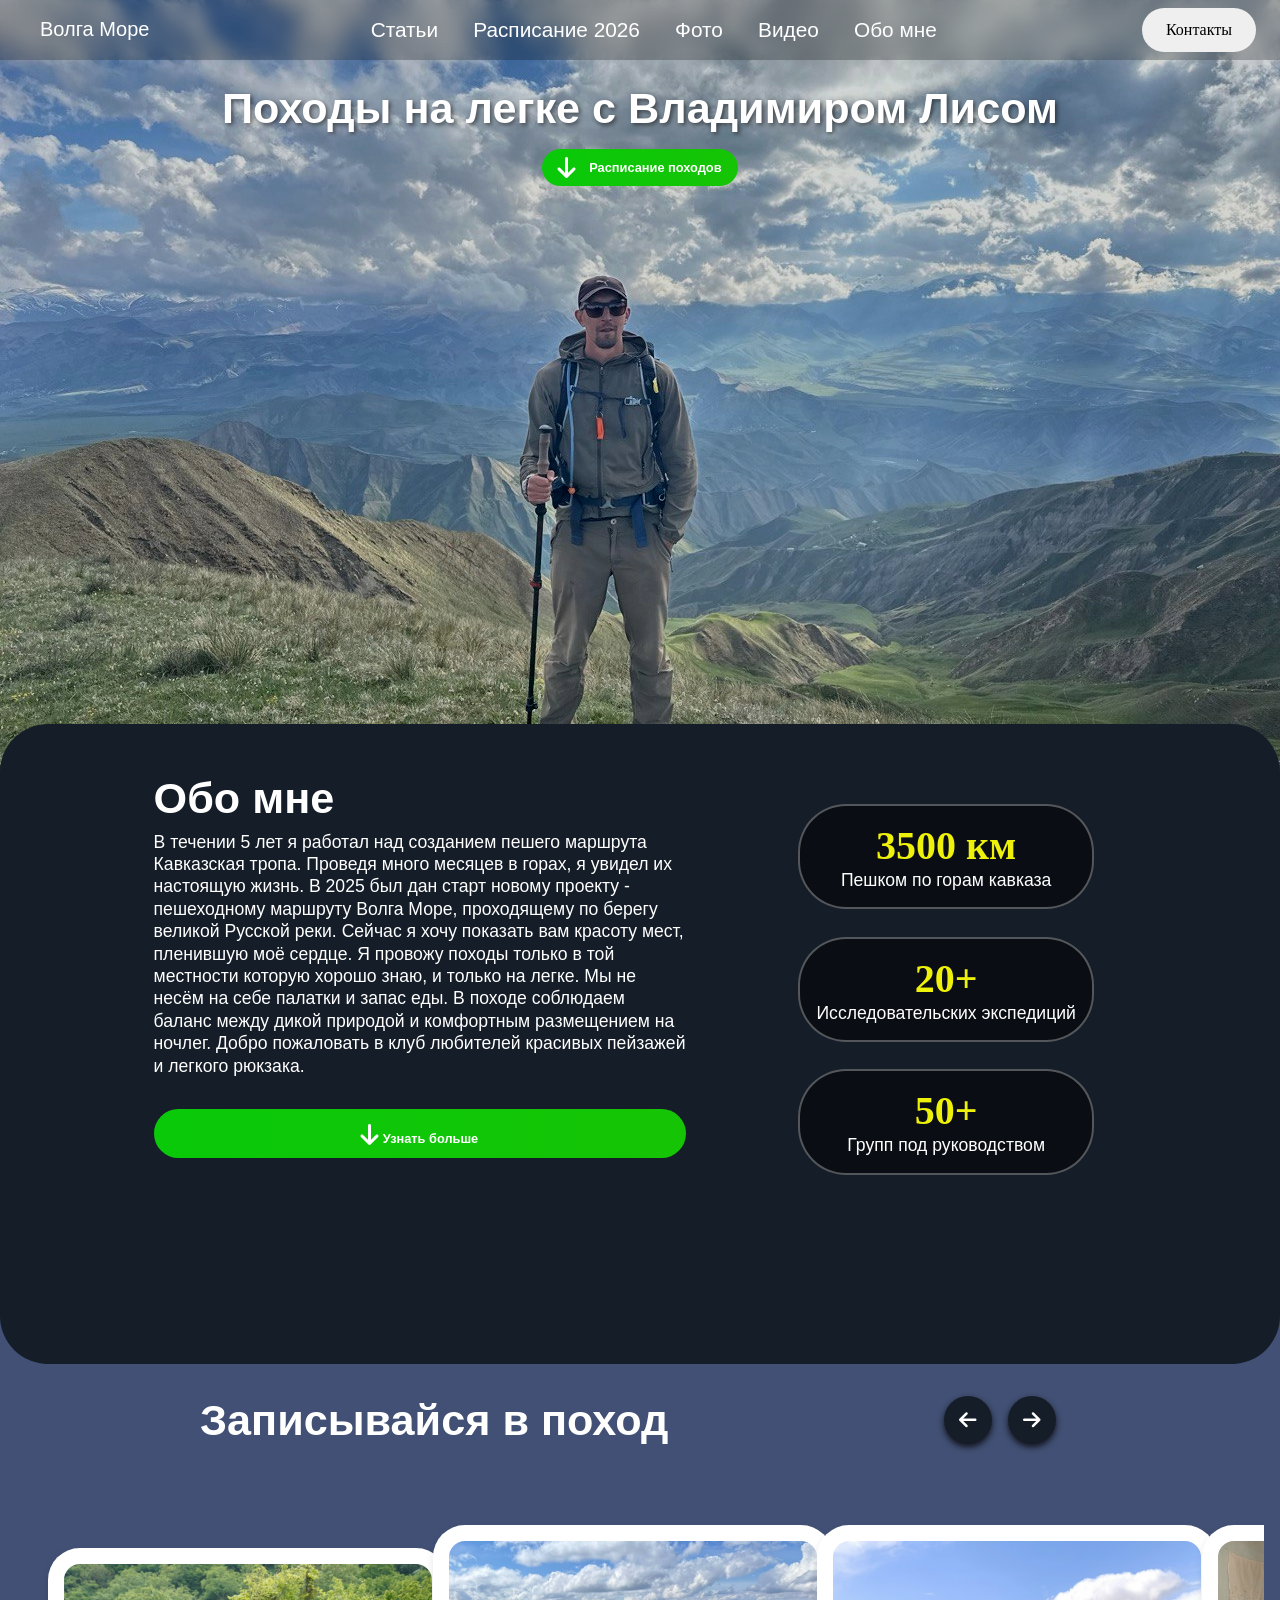
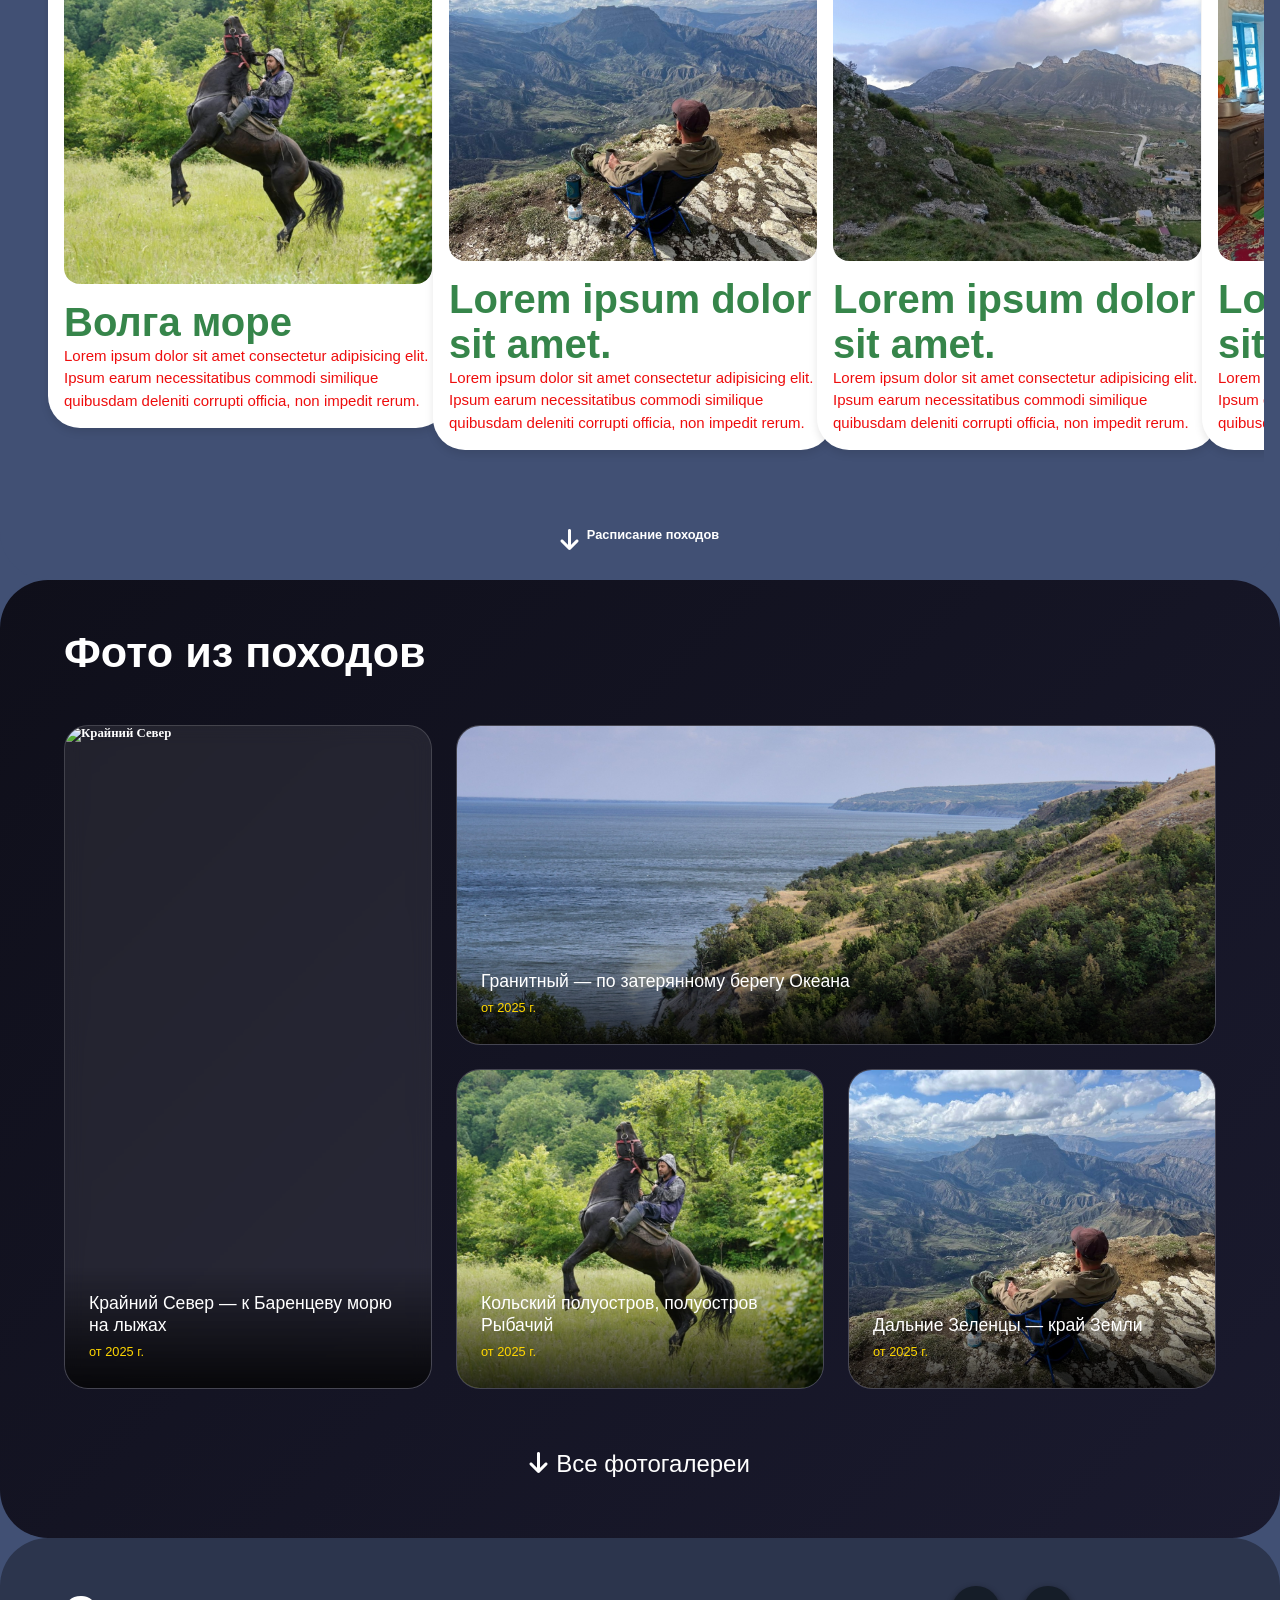
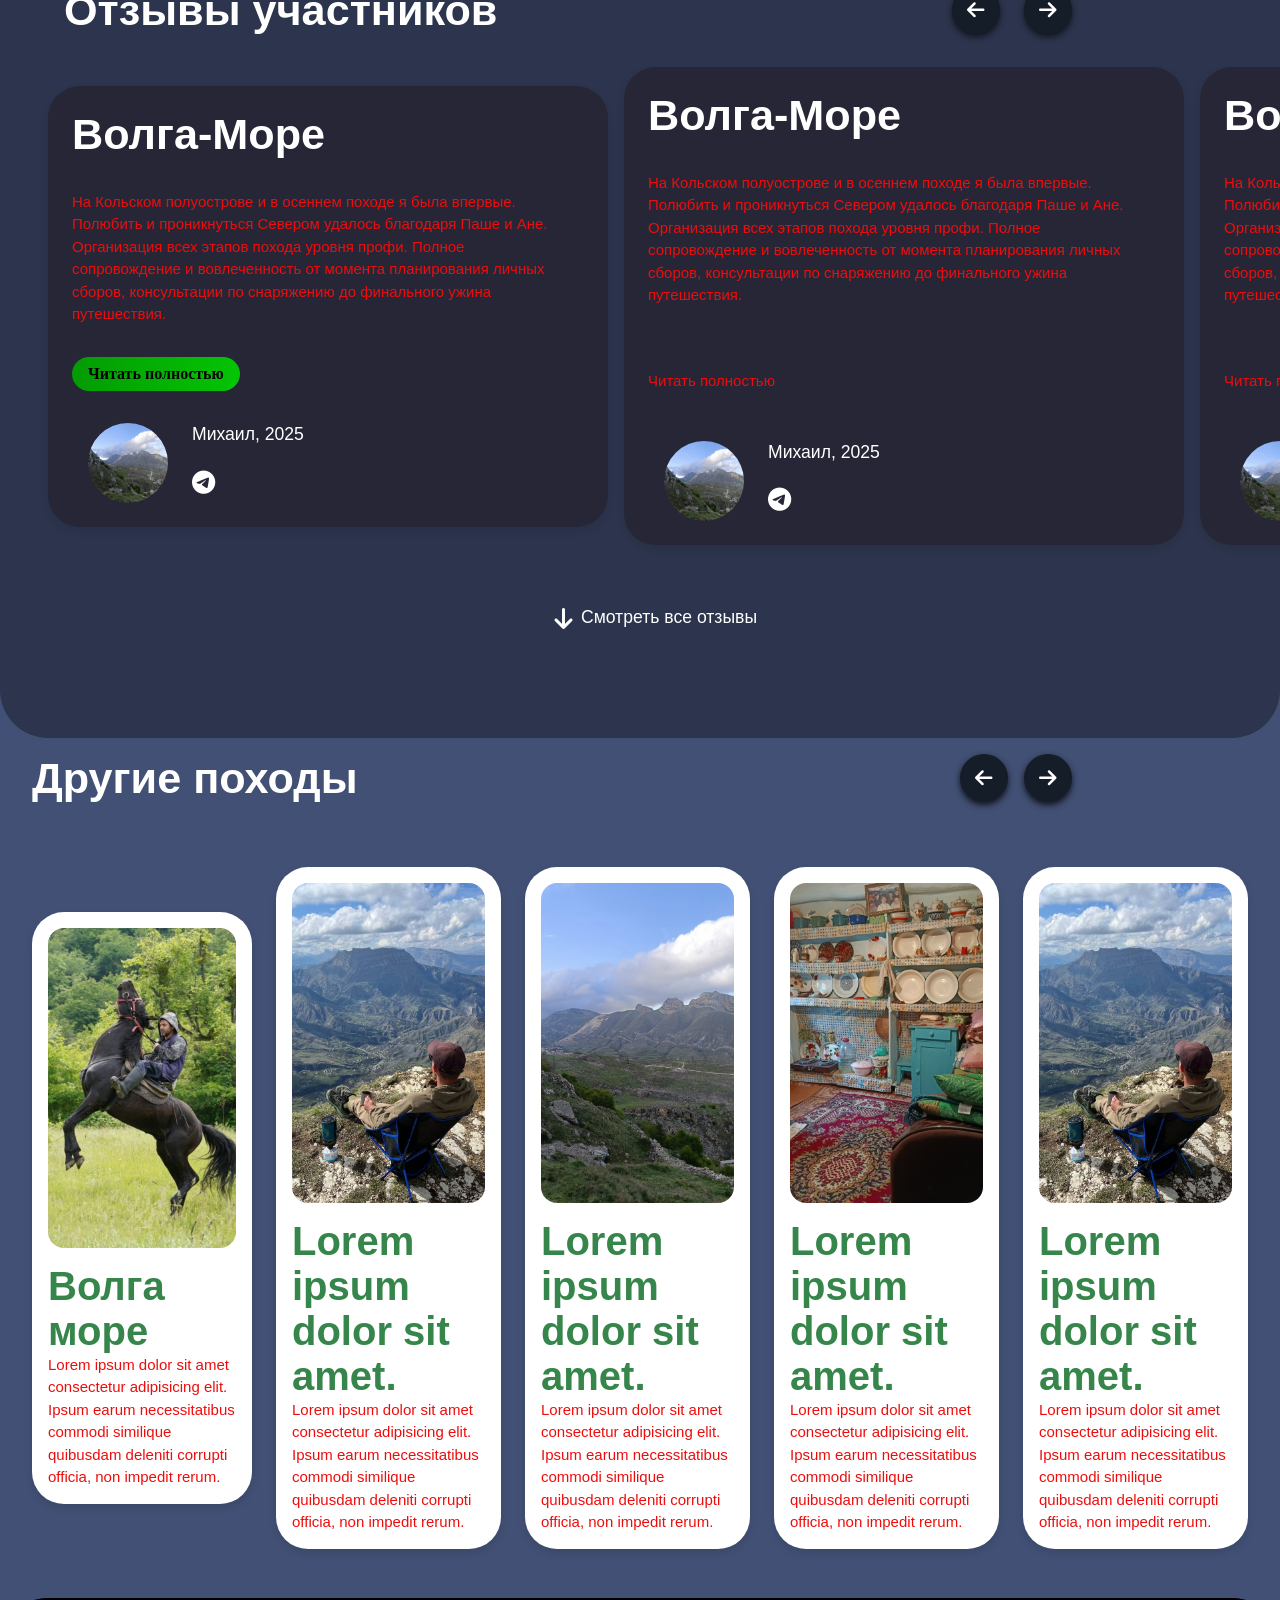
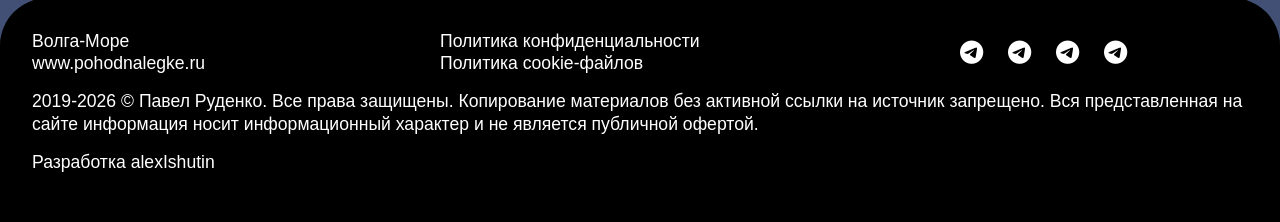
==== docs/index.html @ afb84682 "Begin Begin" ====
<!DOCTYPE html>
<html lang="en">
<head>
    <meta charset="UTF-8">
    <meta name="viewport" content="width=device-width, initial-scale=1.0">
    <title>VolgaMore</title>
    <link rel="stylesheet" href="styles/stile.css">
    
    <link rel="stylesheet" href="https://cdnjs.cloudflare.com/ajax/libs/font-awesome/6.0.0/css/all.min.css">
   
</head>

<div id="header-placeholder"></div>

<body>


<main>

    <section id="topDescription" class="topDescription">

        <div class="topDescription-container">

            <img src="fotoForOne/first.jpg" alt="">

            <div class="info-box">

                <div class="text">
                    <h1>Походы на легке с Владимиром Лисом</h1>
                </div>

                <div class="btn-group">

                     <div class="btn">
                        <i class="fa-solid fa-arrow-down"></i>
                        <a href="./schedule.html">Расписание походов</a>

                    </div>

                </div>

            </div>

        </div>
    </section>

    <section id="shortAbout" class="shortAbout">

        <div class="shortAbout-container">

            <div class="info-box">

                <div class="text1">
                    <h1>Обо мне</h1>
                    <h3>В течении  5 лет я  работал  над созданием пешего маршрута Кавказская тропа.
                    Проведя много месяцев в горах, я увидел их настоящую жизнь.
                    В 2025 был дан старт новому проекту - пешеходному маршруту  Волга  Море, проходящему по берегу великой  Русской реки. 
                    Сейчас я хочу  показать вам красоту мест,  пленившую  моё сердце.
                    Я провожу походы только в той местности которую хорошо знаю, и только на легке. Мы не несём на себе палатки и запас еды. В походе  соблюдаем баланс между дикой природой и комфортным размещением на ночлег.
                    Добро пожаловать в клуб любителей  красивых пейзажей и легкого рюкзака.
                    </h3>
                </div>

                <div class="btn">
                        <a href="./aboutSection/aboutBig.html"><i class="fa-solid fa-arrow-down"></i>
                        Узнать больше</a>
                </div>

            </div>

            <div class="grid">

                <div class="grid-card">
                    <span>3500 км</span>
                    <h3>Пешком по горам кавказа</h3>
                </div>

                <div class="grid-card">
                    <span>20+</span>
                    <h3>Исследовательских экспедиций</h3>
                </div>

                <div class="grid-card">
                    <span>50+</span>
                    <h3>Групп под руководством</h3>
                </div>

            </div>
  
        </div>

    </section>

   <section id="videoCarousel" class="videoCarousel">
    
        <div class="carousel-header">

            <div class="text1">
                <h1>Записывайся в поход</h1>
            </div>
            
            <div class="carousel-buttons">
                <i id="scrollLeft" class="fa-solid fa-arrow-left"></i>
                <i id="scrollRight" class="fa-solid fa-arrow-right"></i>
            </div>

        </div>

        <ul class="videoCarousel-container">

            <li class="card" onclick="window.location.href='volgaMore.html'">
            <div class="img">
                <img src="./video/one.jpg" alt="img" draggable="false">
            </div>
            <h2>Волга море</h2>
            <p>Lorem ipsum dolor sit amet consectetur adipisicing elit. Ipsum earum necessitatibus commodi similique quibusdam deleniti corrupti officia, non impedit rerum.</p>
            </li>

            <li class="card">
                <div class="img">
                    <img src="./video/two.jpg" alt="img" draggable="false">
                </div>
                <h2>Lorem ipsum dolor sit amet.</h2>
                <p>Lorem ipsum dolor sit amet consectetur adipisicing elit. Ipsum earum necessitatibus commodi similique quibusdam deleniti corrupti officia, non impedit rerum.</p>
            </li>

            <li class="card">
                <div class="img">
                    <img src="./video/three.jpg" alt="img" draggable="false">
                </div>
                <h2>Lorem ipsum dolor sit amet.</h2>
                <p>Lorem ipsum dolor sit amet consectetur adipisicing elit. Ipsum earum necessitatibus commodi similique quibusdam deleniti corrupti officia, non impedit rerum.</p>
            </li>

            <li class="card">
                <div class="img">
                    <img src="./video/fore.jpg" alt="img" draggable="false">
                </div>
                <h2>Lorem ipsum dolor sit amet.</h2>
                <p>Lorem ipsum dolor sit amet consectetur adipisicing elit. Ipsum earum necessitatibus commodi similique quibusdam deleniti corrupti officia, non impedit rerum.</p>
            </li>

            <li class="card">
                <div class="img">
                    <img src="./video/five.jpg" alt="img" draggable="false">
                </div>
                <h2>Lorem ipsum dolor sit amet.</h2>
                <p>Lorem ipsum dolor sit amet consectetur adipisicing elit. Ipsum earum necessitatibus commodi similique quibusdam deleniti corrupti officia, non impedit rerum.</p>
            </li>
        </ul>

        <div class="btn2-container">
            <div class="btn2">
                <i class="fa-solid fa-arrow-down"></i>
                <a href="./schedule.html">Расписание походов</a>
            </div>
        </div>
    </section>

    <!-- Секция Фото из походов -->
    <section class="photo-gallery">

        <div class="gallery-container">

     
        <h1 class="gallery-title">Фото из походов</h1>
        
        
        <div class="gallery-grid">
            
            <!-- Карточка 1 - большая (2x2) -->
            <div class="gallery-card">
                <a href="./fotoSection/fotoMain/derbent/index.html" class="card-link">
                    <div class="gallery-image">
                        <img src="./volgaMore/reference/1.jpg" alt="Крайний Север">
                        <div class="gallery-overlay">
                            <span class="gallery-year">2025</span>
                        </div>
                    </div>
                </a>
                <div class="gallery-info">
                    <h3>Крайний Север — к Баренцеву морю на лыжах</h3>
                    <p>от 2025 г.</p>
                </div>

            </div>

            <!-- Карточка 2 -->
            <div class="gallery-card">
                <div class="gallery-image">
                    <img src="./volgaMore/reference/20250818_160119.jpg" alt="Гранитный берег">
                    <div class="gallery-overlay">
                        <span class="gallery-year">2025</span>
                    </div>
                </div>
                <div class="gallery-info">
                    <h3>Гранитный — по затерянному берегу Океана</h3>
                    <p>от 2025 г.</p>
                </div>
            </div>

            <!-- Карточка 3 -->
            <div class="gallery-card">
                <div class="gallery-image">
                    <img src="./video/one.jpg" alt="Кольский полуостров">
                    <div class="gallery-overlay">
                        <span class="gallery-year">2025</span>
                    </div>
                </div>
                <div class="gallery-info">
                    <h3>Кольский полуостров, полуостров Рыбачий</h3>
                    <p>от 2025 г.</p>
                </div>
            </div>

            <!-- Карточка 4 -->
            <div class="gallery-card">
                <div class="gallery-image">
                    <img src="./video/two.jpg" alt="Дальние Зеленцы">
                    <div class="gallery-overlay">
                        <span class="gallery-year">2025</span>
                    </div>
                </div>
                <div class="gallery-info">
                    <h3>Дальние Зеленцы — край Земли</h3>
                    <p>от 2025 г.</p>
                </div>
            </div>

        </div>

        
            <a href="./fotoSection/fotoMain.html" class="btn2">
                <i  class="fa-solid fa-arrow-down"></i>
                Все фотогалереи
            </a>
        

        </div>
    </section>

    <section id="opinionCarousel" class="opinionCarousel">

    <div class="carousel-header">

        <div class="text1">
            <h1>Отзывы участников</h1>
        </div>

        <div class="carousel-buttons">
            <i id="scrollLeftOpinion" class="fa-solid fa-arrow-left"></i>
            <i id="scrollRightOpinion" class="fa-solid fa-arrow-right"></i>
        </div>
        
    </div>

    <ul class="opinionCarousel-container">

        <li class="card-Opinion">

            <div class="opinion">

                <h1>Волга-Море</h1>

                <p>На Кольском полуострове и в осеннем походе я была впервые. Полюбить и проникнуться Севером удалось благодаря Паше и Ане. Организация всех этапов похода уровня профи. Полное сопровождение и вовлеченность от момента планирования личных сборов, консультации по снаряжению до финального ужина путешествия.</p>
                
                <div class="button-wrapper" style="pointer-events: auto;"> 

                <button class="buttonOpinion" id="buttonOpinion1"><h4>Читать полностью</h4></button>
                    </div>
            </div>
            <div class="avatarDiskr">
                <img class="avatar" src="./video/three.jpg" alt="Отзыв 3" draggable="false">
                
                <div class="diskr">
                    <h3>Михаил, 2025</h3>
                    <i class="fa-brands fa-telegram"></i>
                </div>
            </div>
        </li>
        <li class="card-Opinion">
            <div class="opinion">
                <h1>Волга-Море</h1>
                <p>На Кольском полуострове и в осеннем походе я была впервые. Полюбить и проникнуться Севером удалось благодаря Паше и Ане. Организация всех этапов похода уровня профи. Полное сопровождение и вовлеченность от момента планирования личных сборов, консультации по снаряжению до финального ужина путешествия.</p>
                <p>Читать полностью</p>
            </div>
            <div class="avatarDiskr">
                <img class="avatar" src="./video/three.jpg" alt="Отзыв 3" draggable="false">
                
                <div class="diskr">
                    <h3>Михаил, 2025</h3>
                    <i class="fa-brands fa-telegram"></i>
                </div>
            </div>
        </li>
        <li class="card-Opinion">
            <div class="opinion">
                <h1>Волга-Море</h1>
                <p>На Кольском полуострове и в осеннем походе я была впервые. Полюбить и проникнуться Севером удалось благодаря Паше и Ане. Организация всех этапов похода уровня профи. Полное сопровождение и вовлеченность от момента планирования личных сборов, консультации по снаряжению до финального ужина путешествия.</p>
                <p>Читать полностью</p>
            </div>
            <div class="avatarDiskr">
                <img class="avatar" src="./video/three.jpg" alt="Отзыв 3" draggable="false">
                
                <div class="diskr">
                    <h3>Михаил, 2025</h3>
                    <i class="fa-brands fa-telegram"></i>
                </div>
            </div>
        </li>
        <li class="card-Opinion">
            <div class="opinion">
                <h1>Волга-Море</h1>
                <p>На Кольском полуострове и в осеннем походе я была впервые. Полюбить и проникнуться Севером удалось благодаря Паше и Ане. Организация всех этапов похода уровня профи. Полное сопровождение и вовлеченность от момента планирования личных сборов, консультации по снаряжению до финального ужина путешествия.</p>
                <p>Читать полностью</p>
            </div>
            <div class="avatarDiskr">
                <img class="avatar" src="./video/three.jpg" alt="Отзыв 3" draggable="false">
                
                <div class="diskr">
                    <h3>Михаил, 2025</h3>
                    <i class="fa-brands fa-telegram"></i>
                </div>
            </div>
        </li>
        <li class="card-Opinion">
            <div class="opinion">
                <h1>Волга-Море</h1>
                <p>На Кольском полуострове и в осеннем походе я была впервые. Полюбить и проникнуться Севером удалось благодаря Паше и Ане. Организация всех этапов похода уровня профи. Полное сопровождение и вовлеченность от момента планирования личных сборов, консультации по снаряжению до финального ужина путешествия.</p>
                <p>Читать полностью</p>
            </div>
            <div class="avatarDiskr">
                <img class="avatar" src="./video/three.jpg" alt="Отзыв 3" draggable="false">
                
                <div class="diskr">
                    <h3>Михаил, 2025</h3>
                    <i class="fa-brands fa-telegram"></i>
                </div>
            </div>
        </li>

    </ul>

            <div class="btn2">
                <i class="fa-solid fa-arrow-down"></i>
                <h3>Смотреть все отзывы</h3>
            </div>

    </section>

    <section id="video-Carousel" class="video-Carousel">
    
        <div class="carousel-header">

            <div class="text1">
                <h1>Другие походы</h1>
            </div>
            
            <div class="carousel-buttons">
                <i id="scrollLeft" class="fa-solid fa-arrow-left"></i>
                <i id="scrollRight" class="fa-solid fa-arrow-right"></i>
            </div>

        </div>

        <ul class="video-Carousel-container">

            <li class="card-video" onclick="window.location.href='volgaMore.html'">
            <div class="img">
                <img src="./video/one.jpg" alt="img" draggable="false">
            </div>
            <h2>Волга море</h2>
            <p>Lorem ipsum dolor sit amet consectetur adipisicing elit. Ipsum earum necessitatibus commodi similique quibusdam deleniti corrupti officia, non impedit rerum.</p>
            </li>

            <li class="card-video">
                <div class="img">
                    <img src="./video/two.jpg" alt="img" draggable="false">
                </div>
                <h2>Lorem ipsum dolor sit amet.</h2>
                <p>Lorem ipsum dolor sit amet consectetur adipisicing elit. Ipsum earum necessitatibus commodi similique quibusdam deleniti corrupti officia, non impedit rerum.</p>
            </li>

            <li class="card-video">
                <div class="img">
                    <img src="./video/three.jpg" alt="img" draggable="false">
                </div>
                <h2>Lorem ipsum dolor sit amet.</h2>
                <p>Lorem ipsum dolor sit amet consectetur adipisicing elit. Ipsum earum necessitatibus commodi similique quibusdam deleniti corrupti officia, non impedit rerum.</p>
            </li>

            <li class="card-video">
                <div class="img">
                    <img src="./video/fore.jpg" alt="img" draggable="false">
                </div>
                <h2>Lorem ipsum dolor sit amet.</h2>
                <p>Lorem ipsum dolor sit amet consectetur adipisicing elit. Ipsum earum necessitatibus commodi similique quibusdam deleniti corrupti officia, non impedit rerum.</p>
            </li>

            <li class="card-video">
                <div class="img">
                    <img src="./video/five.jpg" alt="img" draggable="false">
                </div>
                <h2>Lorem ipsum dolor sit amet.</h2>
                <p>Lorem ipsum dolor sit amet consectetur adipisicing elit. Ipsum earum necessitatibus commodi similique quibusdam deleniti corrupti officia, non impedit rerum.</p>
            </li>
        </ul>

       
    </section>

   
   
   
   
    <div id="footer-placeholder"></div>


</main>



    
  



<dialog id="enrolOpinionDialog1" class="opinion-dialog">

    <div class="dialogOpinion-content">

        <button class="closeDialog" id="closeDialog1">✕</button>
        <h2>На Кольском полуострове и в осеннем походе я была впервые. Полюбить и проникнуться Севером удалось благодаря Паше и Ане. Организация всех этапов похода уровня профи. Полное сопровождение и вовлеченность от момента планирования личных сборов, консультации по снаряжению до финального ужина путешествия.</h2>
   
    </div>

</dialog>


<dialog id="enrolOpinionDialog2" class="opinion-dialog">

    <div class="dialogOpinion-content">
        <button class="closeDialog" id="closeDialog">✕</button>
        <h2>Полный текст второго отзыва. Отличный поход, прекрасные виды, опытные проводники.</h2>
    
    </div>

</dialog>

<script src="./js/script.js" defer></script>
<script src="./js/header.js" defer></script>
<script src="./js/footer-loader.js" defer></script>
            
</body>
</html>
---- docs/styles/stile.css ----
@import "../elements/header/header.css";
@import "../elements/runStrok/runStrips.css";
@import "../elements/footer/footer.css";





@import "./videoCarousel.css";
@import "./About.css";
@import "./respons.css";
@import "./header.css";
@import "./navForPoxod.css";
@import "./contactFormSection.css";
@import "./fotoFromBento.css";
@import "./footer.css";
@import "./opinion.css";
@import "./video-carousel.css";
@import "./schedule/schedule.css";
@import "./schedule/discription.css";
@import "./roors/root.css";


@import "../videoSection/videoMain.css";



@import "../fotoSection/fotoStylesMain.css";
@import "../fotoSection/forGeneralFotoAlbom.css";











*{
    margin: 0;
    padding: 0;
    box-sizing: border-box;
    font-family: 'Poppins';
    text-decoration: none;
    scroll-behavior: smooth;
    list-style: none;
    
    
}


html{
     height: 100%;
}

body{
    height: 100%;
    display: flex;
    flex-direction: column;
    min-height: 100vh;
    background-color: rgb(65, 80, 116);
}



section{
   
    min-height: 50rem;
    width: 100%;
    position: relative;
    

    
}

.topDescription {
    display: flex;
    align-items: center;
    justify-content: center;
    padding: 0;
    margin: 0;
    position: relative;
    width: 100%;
    height: 100vh; /* Make section full viewport height */
     z-index: 1;

}

.topDescription .topDescription-container {
    display: flex;
    align-items: center;
    justify-content: center;
    position: relative;
    width: 100%;
    height: 100%; /* Take full height of parent */
}

.topDescription-container img {
    width: 100%;
    height: 90%;
    object-fit: cover; /* Cover entire area without distortion */
    display: block;
    margin-top: -10rem;
    filter: brightness(0.8) contrast(1.1); /* Darker with slightly more contrast */
}

.info-box {
    position: absolute;
    top: 15%; /* Center vertically */
    left: 50%;
    transform: translate(-50%, -50%); /* Perfect centering */
    text-align: center;
    z-index: 10;
    width: 100%;
    padding: 2rem;
}

.info-box .text h1 {
    margin-bottom: 1rem;
    text-shadow: 2px 2px 4px rgba(0, 0, 0, 0.5);
}

.btn-group {
    display: flex;
    justify-content: center;
    gap: 1rem;
}







@media (maxwidth: 360px) {
    
    .section{
    max-height: 30rem;
    width: 100%;
    color: blueviolet;
    
}
}
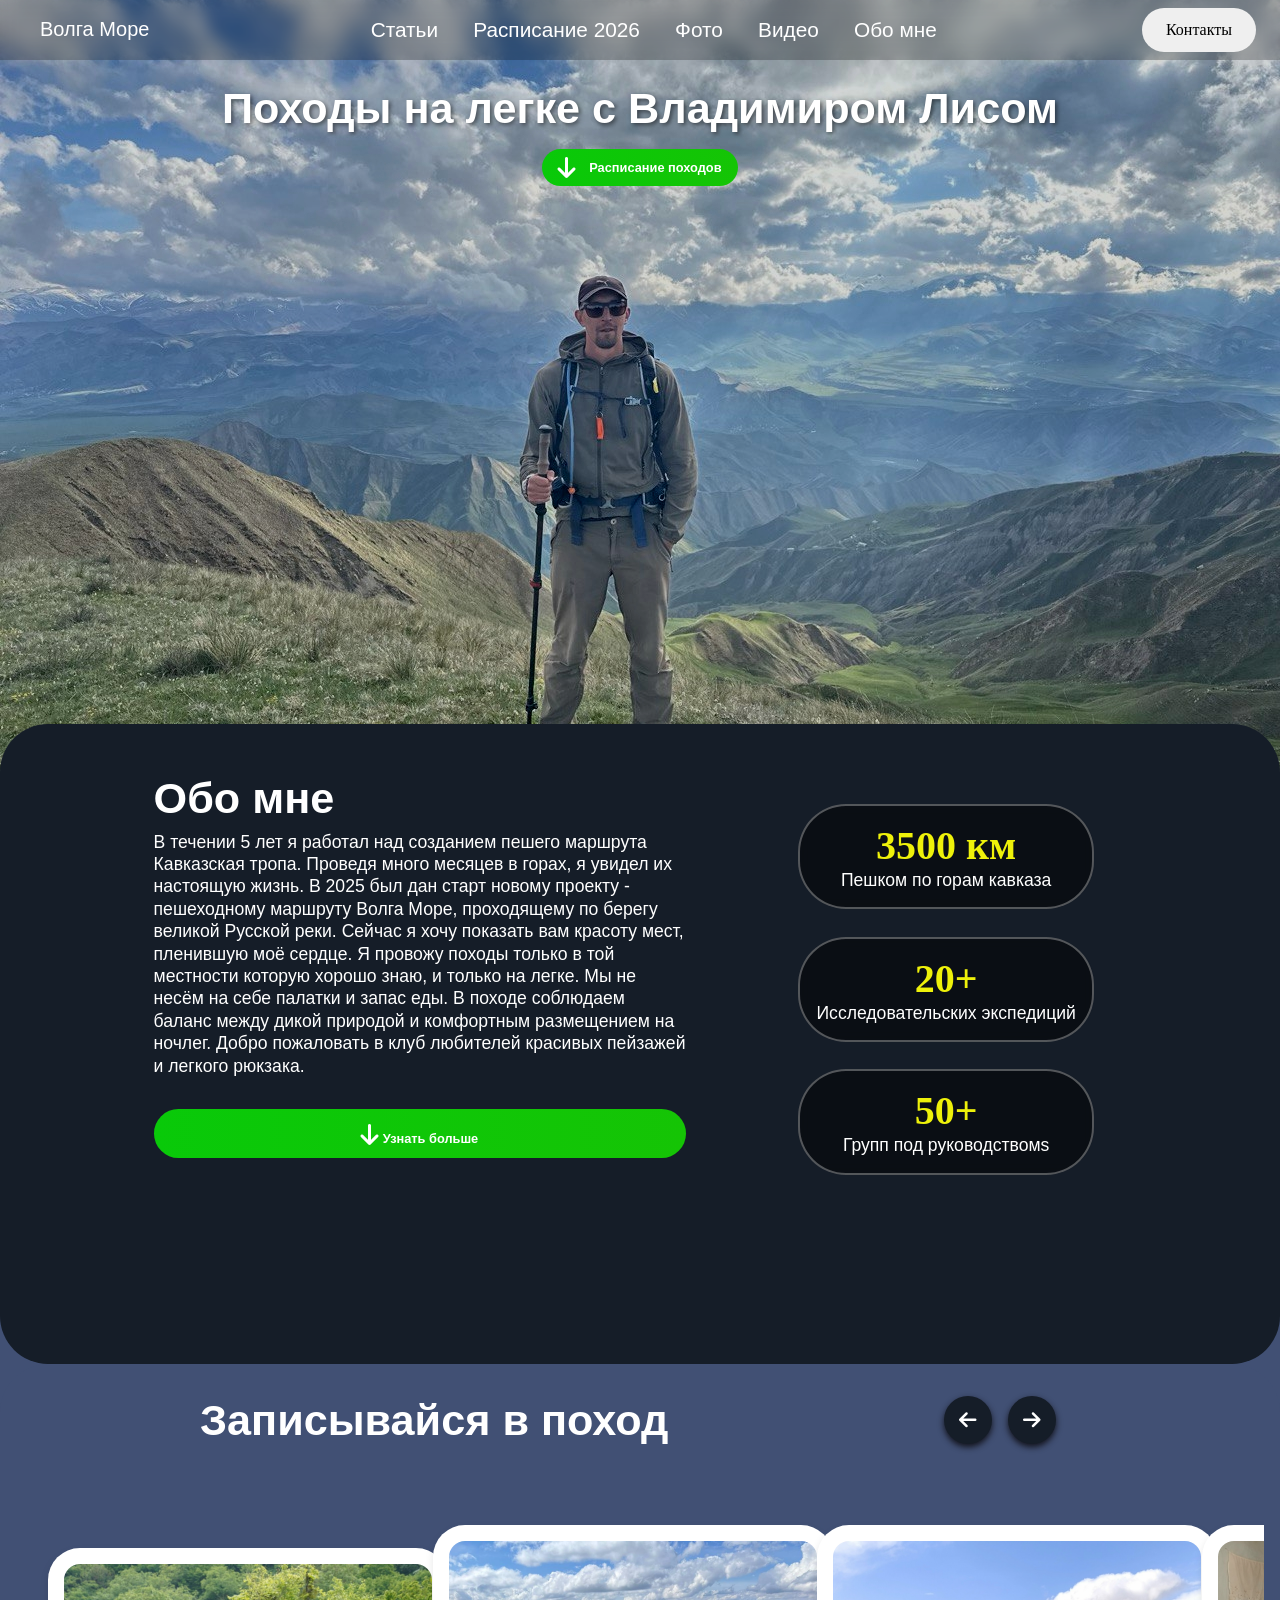
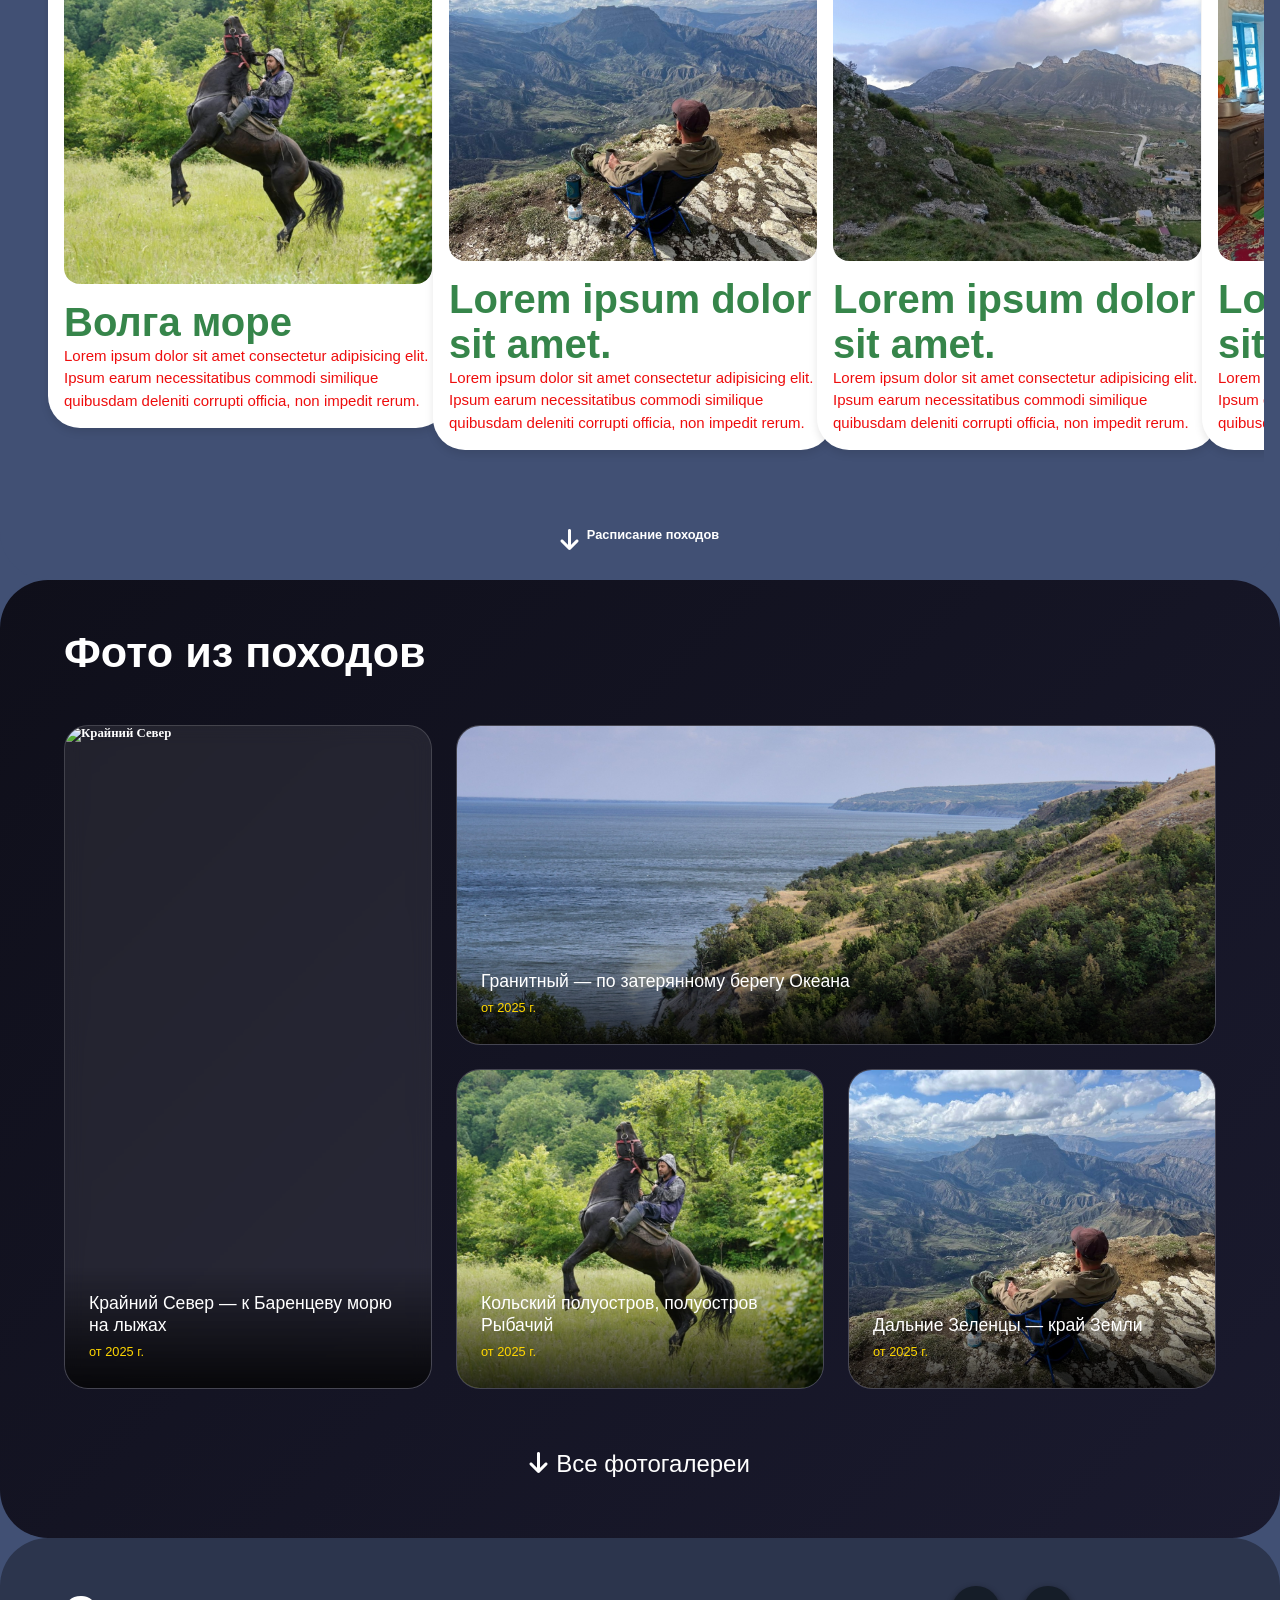
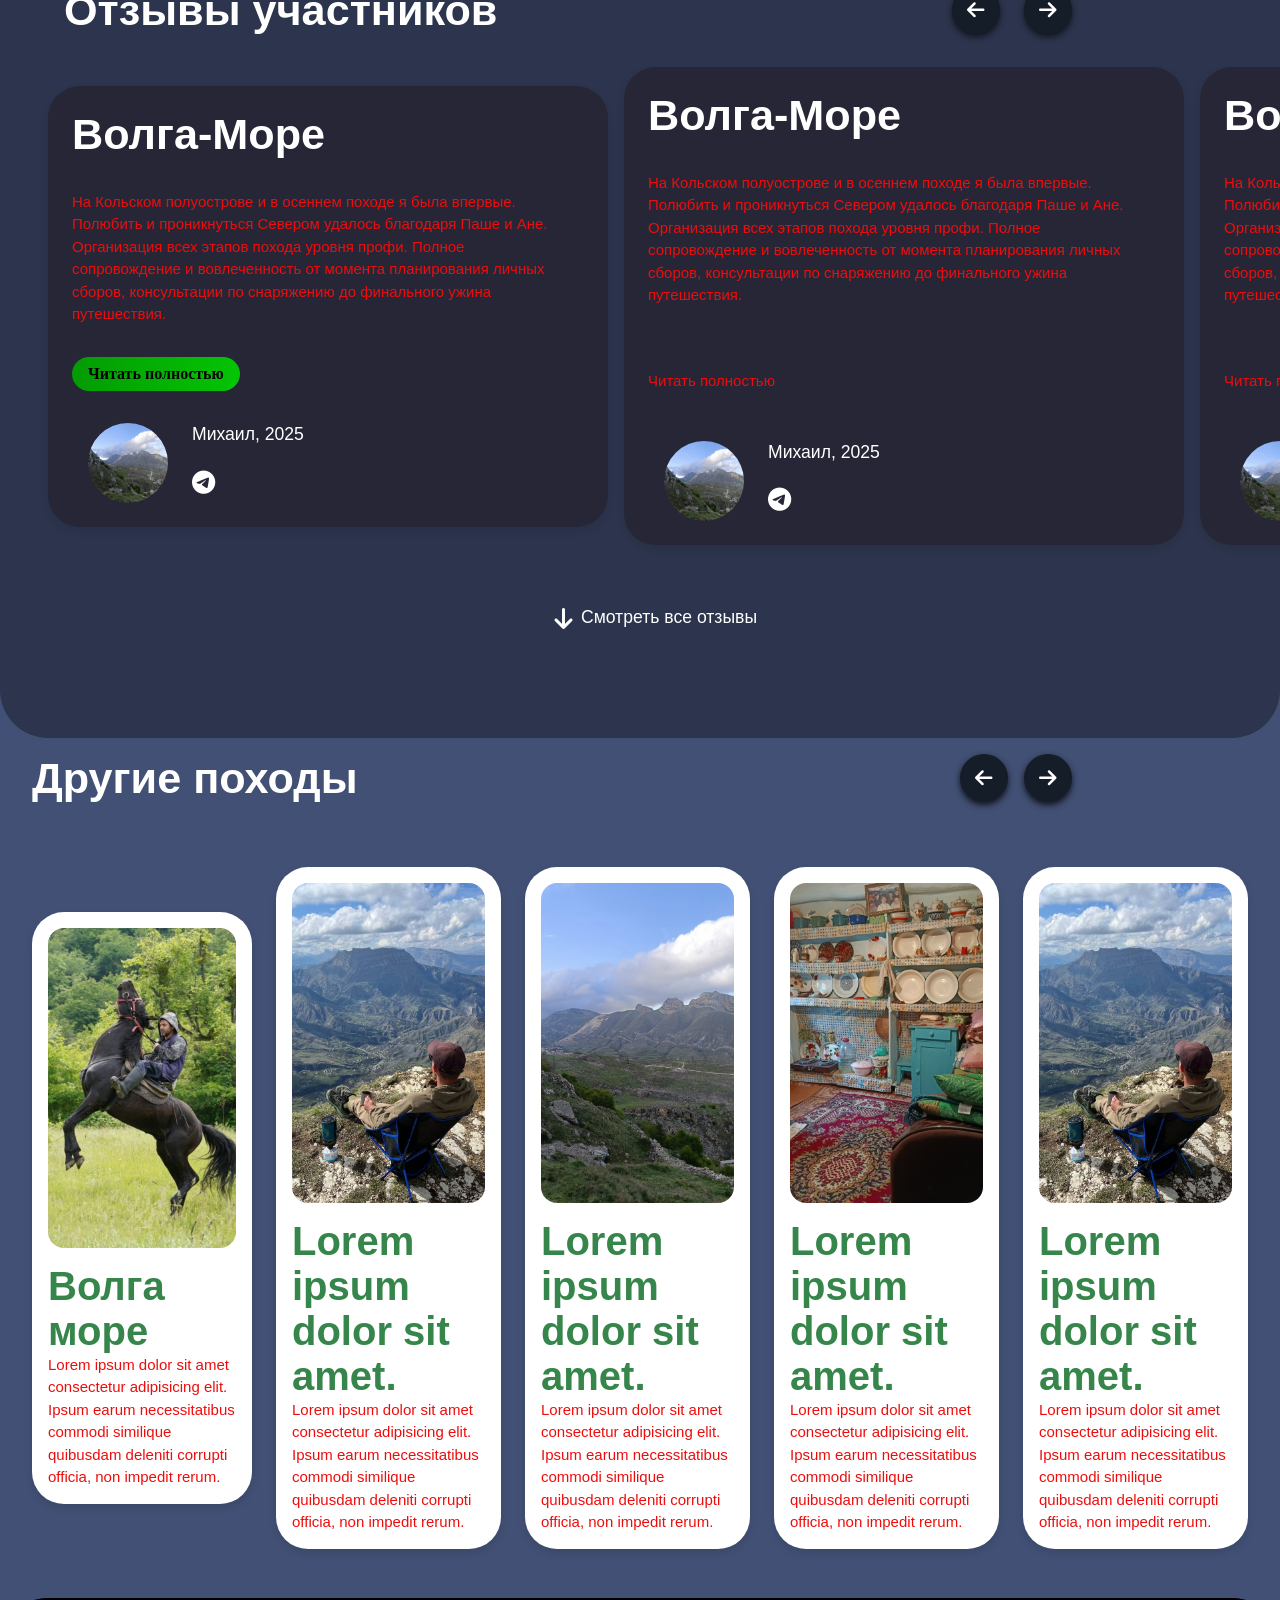
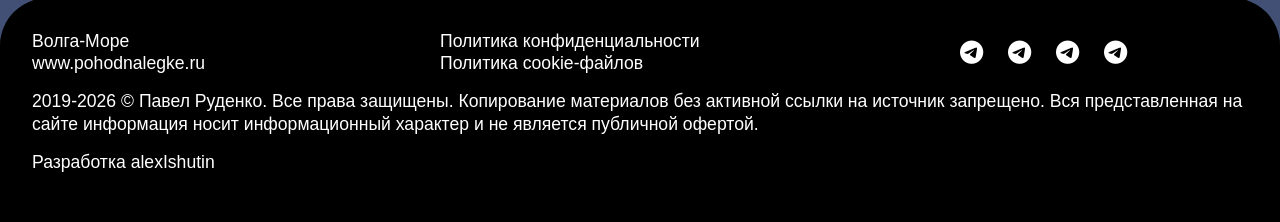
==== commit ea1be39a: "Update index.html" ====
--- a/docs/index.html
+++ b/docs/index.html
@@ -33,7 +33,7 @@
 
                      <div class="btn">
                         <i class="fa-solid fa-arrow-down"></i>
-                        <a href="./schedule.html">Расписание походов</a>
+                        <a href="./schedule.html">Расписание походов </a>
 
                     </div>
 
@@ -82,7 +82,7 @@
 
                 <div class="grid-card">
                     <span>50+</span>
-                    <h3>Групп под руководством</h3>
+                    <h3>Групп под руководствомs</h3>
                 </div>
 
             </div>
